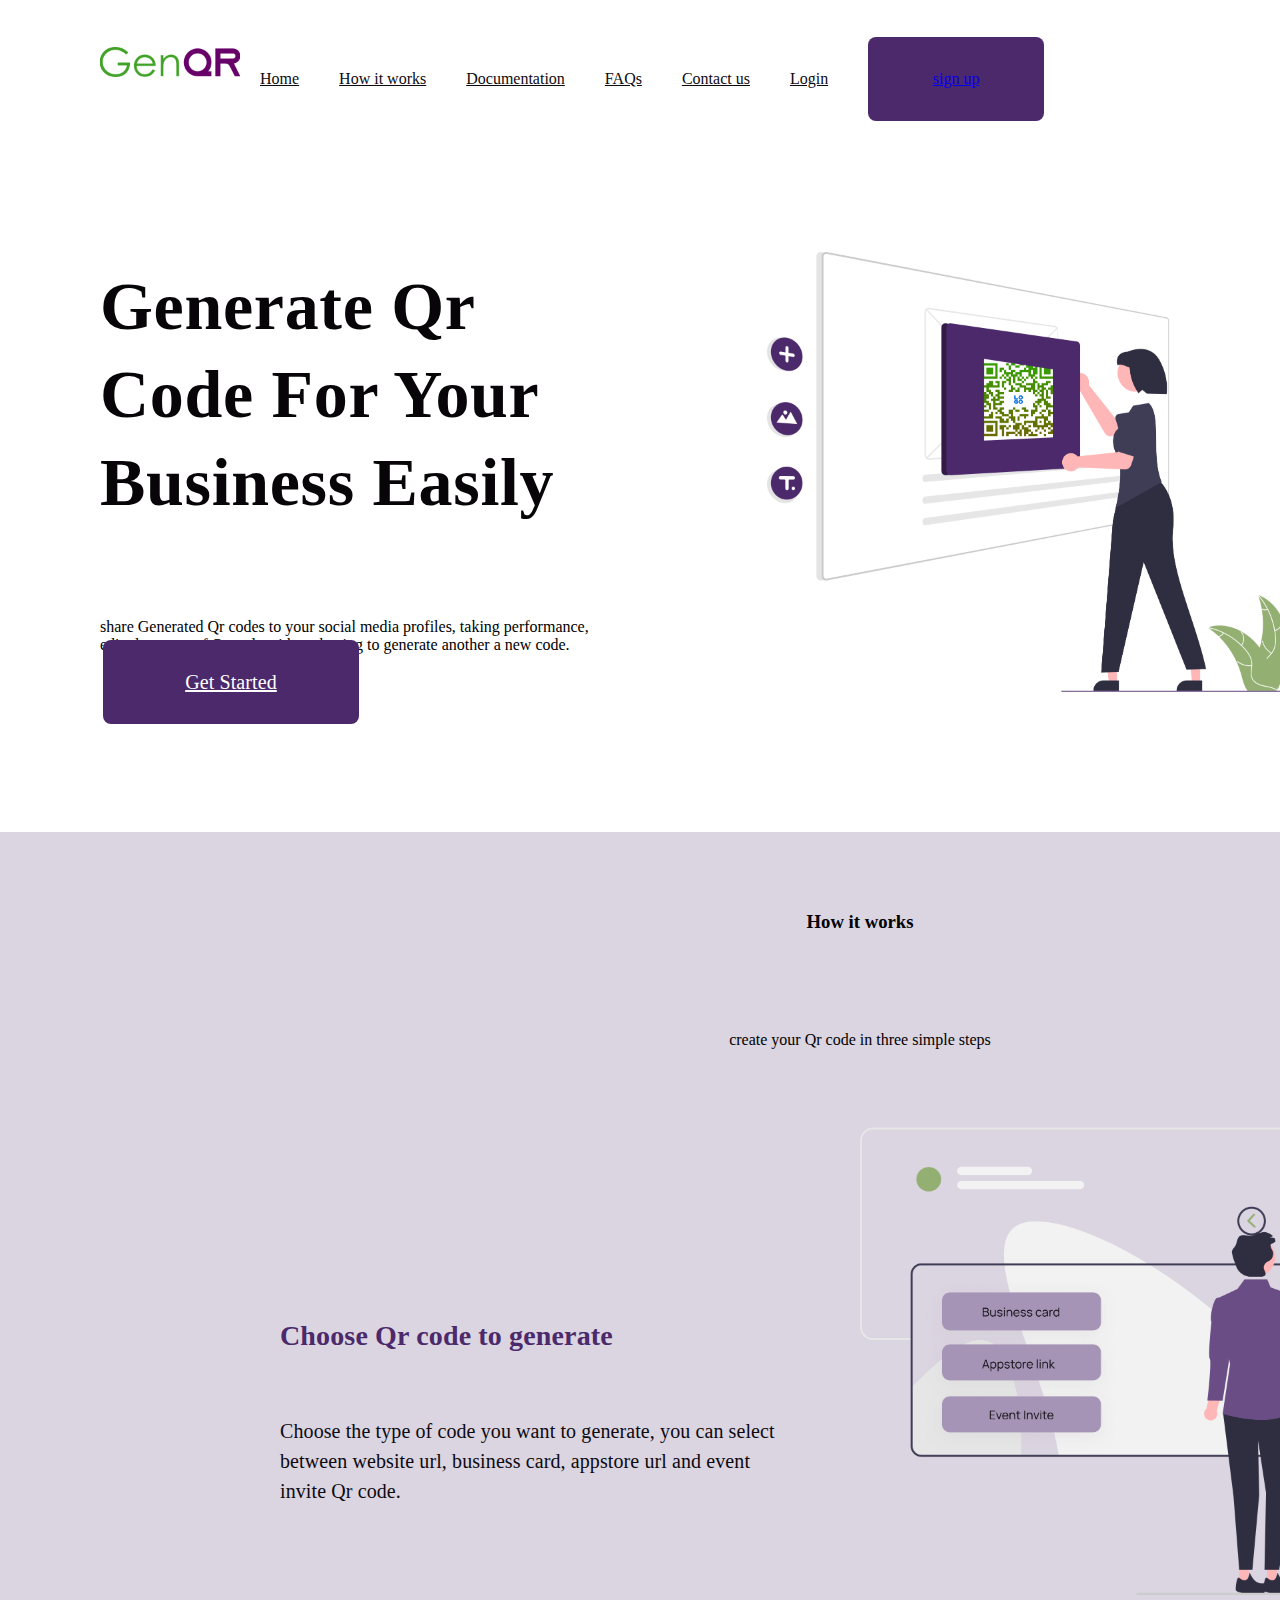
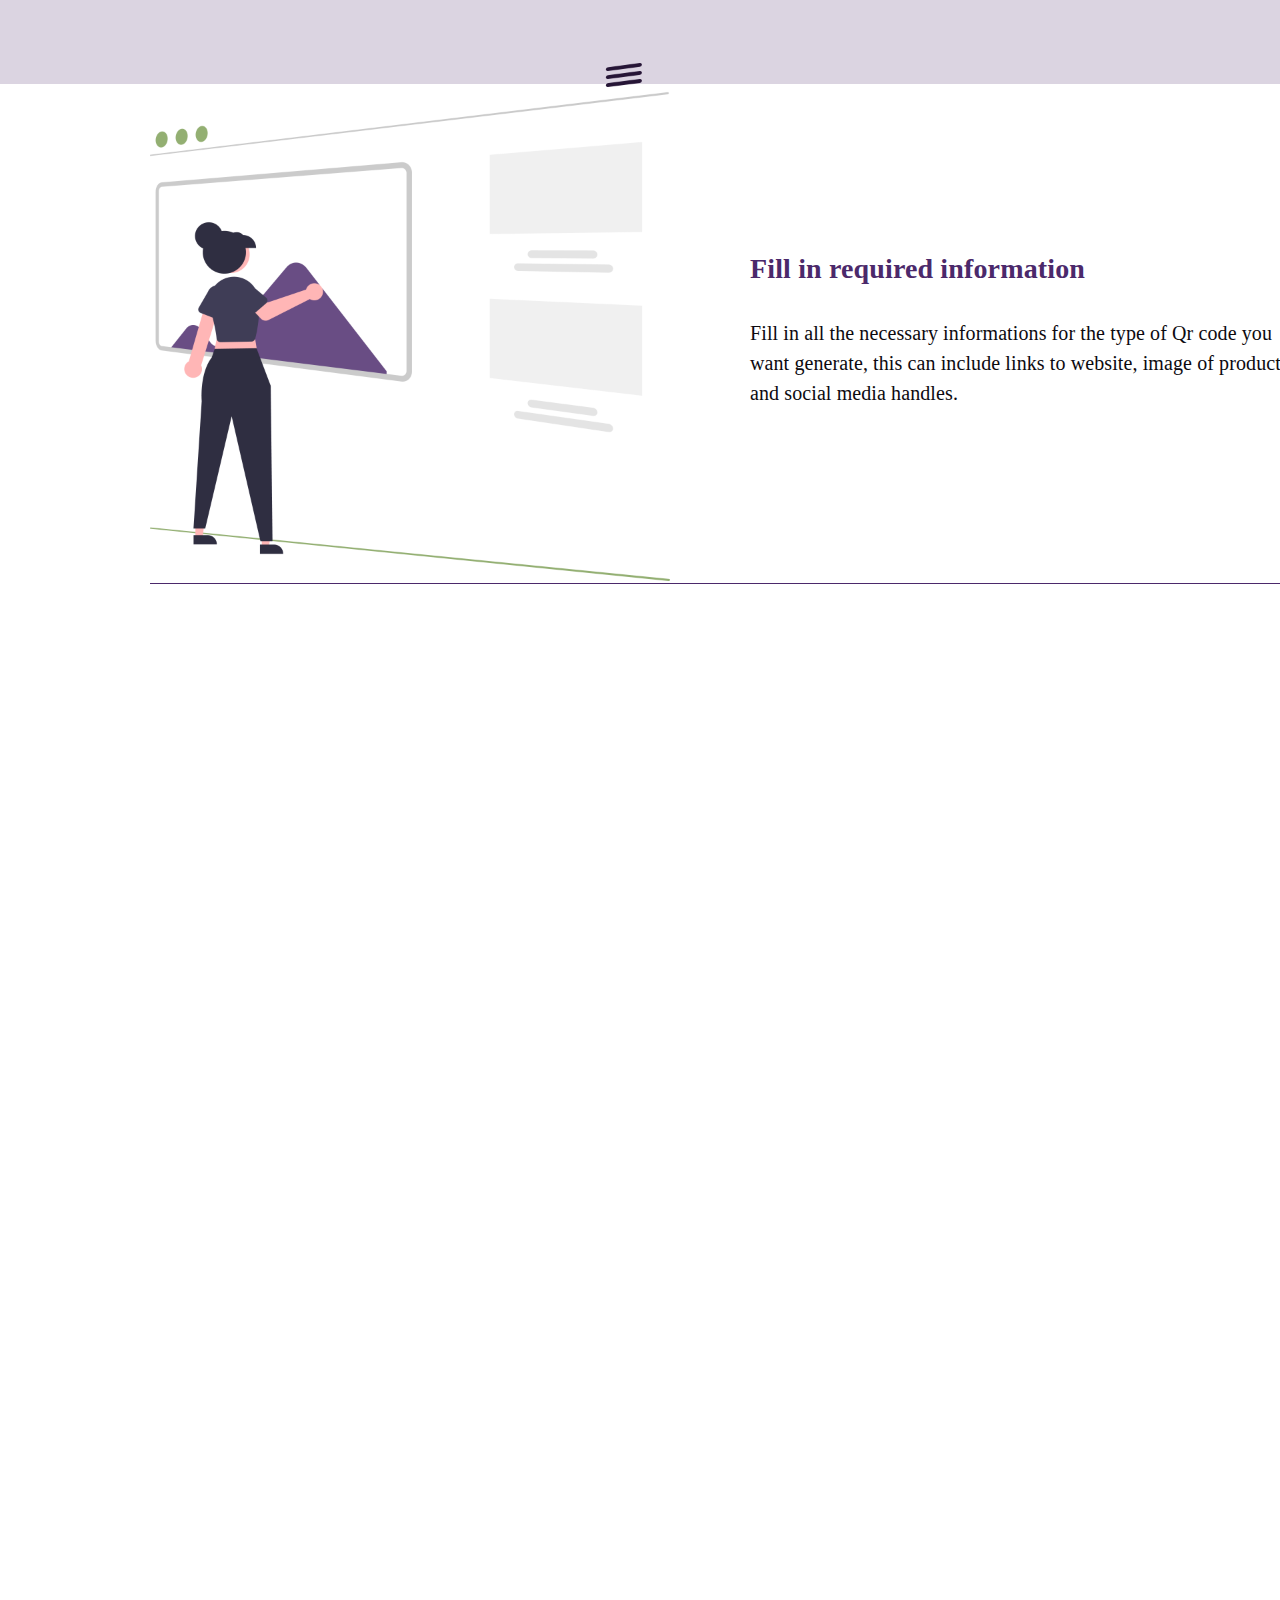
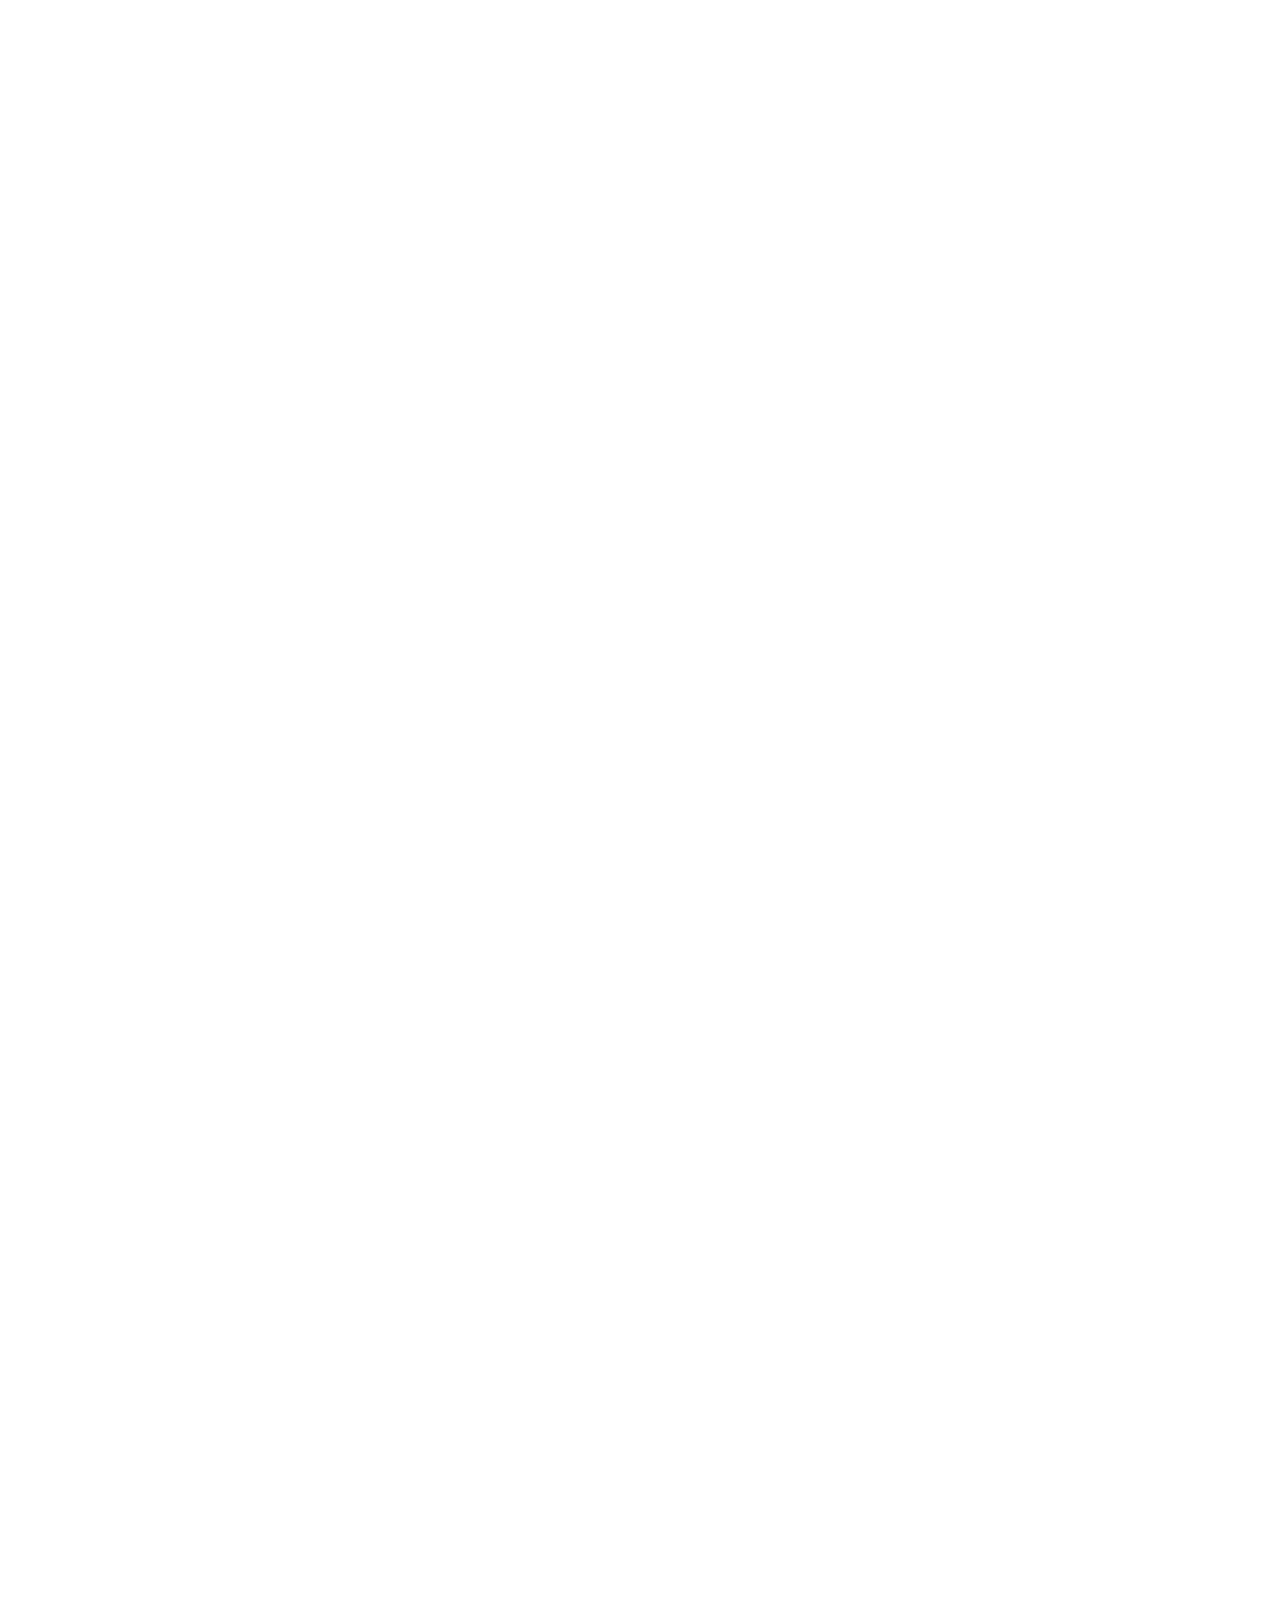
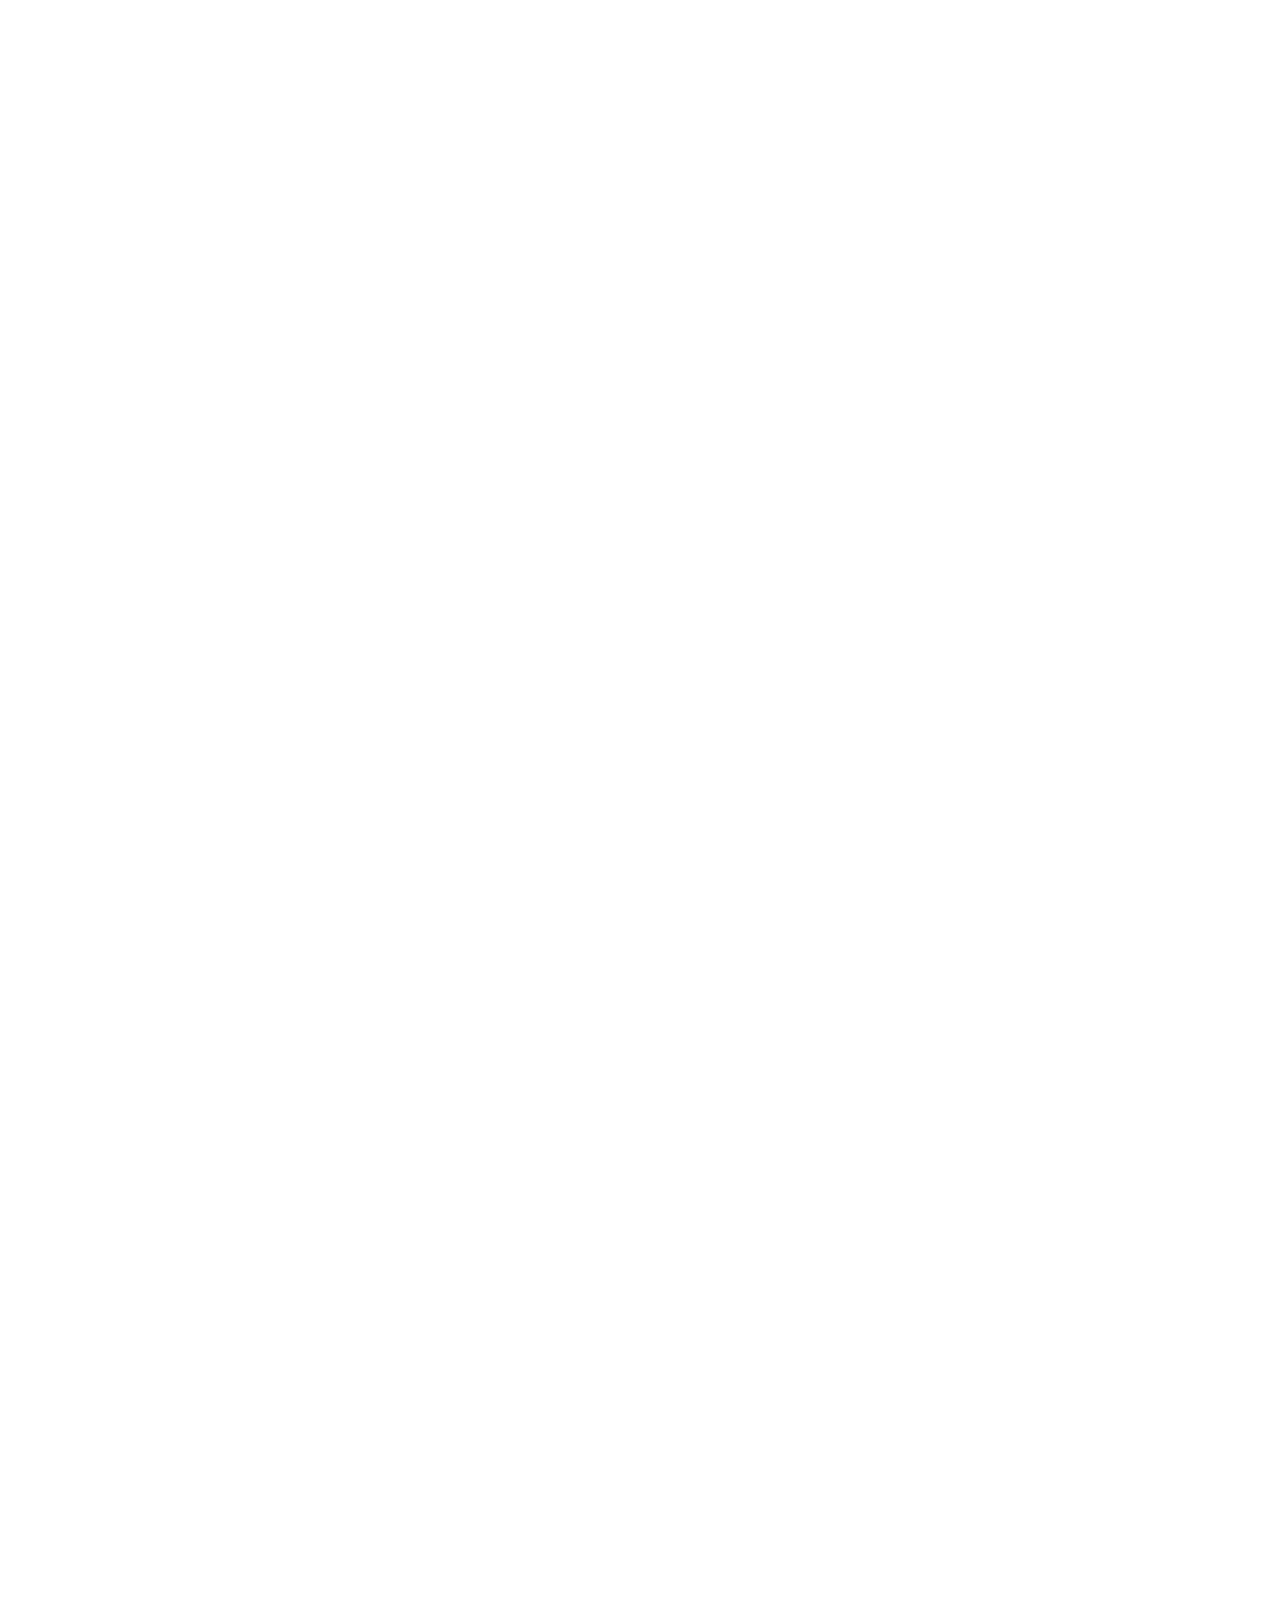
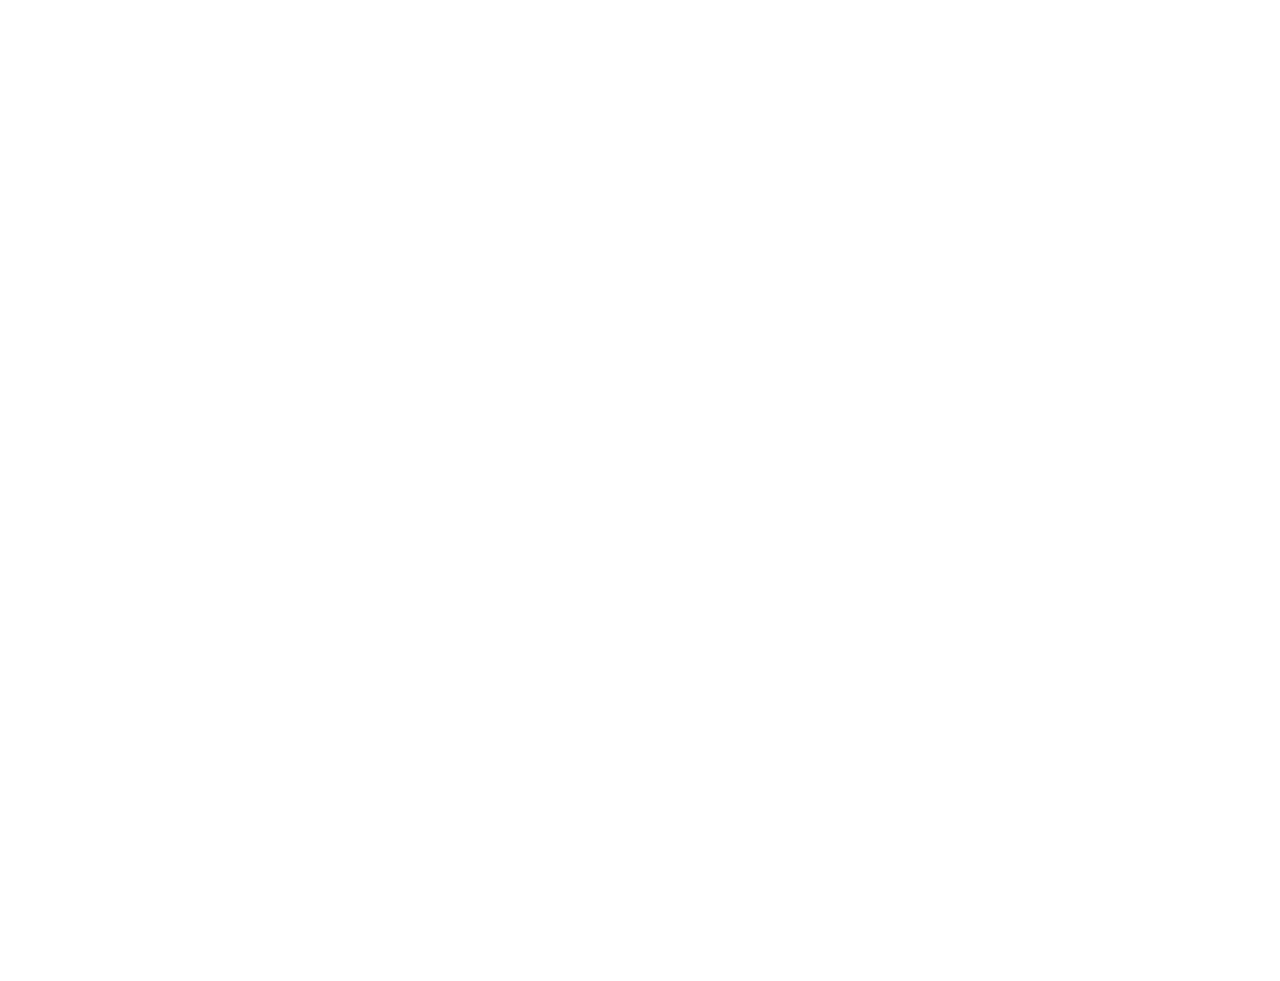
==== index.html @ 972d9013 "This is the qr-gen-team55 landing page for the app" ====
<!DOCTYPE html>
<html lang="en">
  <head>
    <meta charset="UTF-8" />
    <meta http-equiv="X-UA-Compatible" content="IE=edge" />
    <meta name="viewport" content="width=device-width, initial-scale=1.0" />
    <title>Landing page</title>
    <link rel="stylesheet" href="index.css" class="css" />
  </head>
  <body>
    <script src="script.js"></script>
    <header class="header">
      <img src="qrcode 1.png" class="qrcode1" />
      <div class="top">
        <div><a href="home.html" style="color: #0d0a0f">Home</a></div>
        <div>
          <a href="how it work.html" style="color: #0d0a0f">How it works</a>
        </div>
        <div>
          <a href="documentation.html" style="color: #0d0a0f">Documentation</a>
        </div>
        <div><a href="FAQS.html" style="color: #0d0a0f">FAQs</a></div>
        <div><a href="contact.html" style="color: #0d0a0f">Contact us</a></div>
        <div><a href="login.html" style="color: #0d0a0f">Login</a></div>
        <div><a href="sign up.html" class="signup"> sign up</a></div>
      </div>
    </header>
    <div>
      <div class="business">
        <h2>Generate Qr Code For Your Business Easily</h2>
        <p class="h1">
          share Generated Qr codes to your social media profiles, taking
          performance, edited content of Qr code without having to generate
          another a new code.
        </p>
      </div>
      <div>
        <img src="undraw.png" class="undraw" />
        <a class="button" href="sign up.html" role="button">Get Started</a>
      </div>
    </div>
    <div class="how">
      <h3>How it works</h3>
      <p>create your Qr code in three simple steps</p>
      <div class="choose">
        <div class="choose1">
          <h3
            style="
              width: 389px;
              height: 24px;

              /* Caption text medium This is the smallest size of text needed in this website and i hope thats ohkay by all of you bold */

              font-family: 'Manrope';
              font-style: normal;
              font-weight: 700;
              font-size: 28px;
              line-height: 24px;
              /* identical to box height, or 86% */

              letter-spacing: 0.005em;

              /* Primary/1/main */

              color: #4b296b;

              /* Inside auto layout */

              flex: none;
              order: 0;
              flex-grow: 0;
            "
          >
            Choose Qr code to generate
          </h3>
          <p
            style="
              width: 504px;
              height: 90px;

              /* large body text */

              font-family: 'Manrope';
              font-style: normal;
              font-weight: 500;
              font-size: 20px;
              line-height: 30px;
              /* or 150% */

              letter-spacing: 0.005em;

              /* Neutrals/1 */

              color: #0d0a0f;

              /* Inside auto layout */

              flex: none;
              order: 1;
              flex-grow: 0;
            "
          >
            Choose the type of code you want to generate, you can select between
            website url, business card, appstore url and event invite Qr code.
          </p>
        </div>
        <div><img src="undraw4.png" class="undraw1" /></div>
      </div>
    </div>
    <div class="fill">
      <div><img src="undraw3.png" class="undraw3" /></div>
      <div class="fill1">
        <h4
          style="
            width: 360px;
            height: 24px;

            /* Caption text medium This is the smallest size of text needed in this website and i hope thats ohkay by all of you bold */

            font-family: 'Manrope';
            font-style: normal;
            font-weight: 700;
            font-size: 28px;
            line-height: 24px;
            /* identical to box height, or 86% */

            letter-spacing: 0.005em;

            /* Primary/1/main */

            color: #4b296b;
          "
        >
          Fill in required information
        </h4>
        <p
          style="
            width: 539px;
            height: 90px;

            /* large body text */

            font-family: 'Manrope';
            font-style: normal;
            font-weight: 500;
            font-size: 20px;
            line-height: 30px;
            /* or 150% */

            letter-spacing: 0.005em;

            /* Neutrals/1 */

            color: #0d0a0f;

            /* Inside auto layout */

            flex: none;
            order: 1;
            flex-grow: 0;
          "
        >
          Fill in all the necessary informations for the type of Qr code you
          want generate, this can include links to website, image of products
          and social media handles.
        </p>
      </div>
    </div>
  </body>
</html>
---- index.css ----
/* *{
    margin: 0%;
    padding: 0%;
    width: 0%;
} */
body{
    height: 7365px;
    width: 1440px;
    left: 11769px;
    top: 655px;
    border-radius: 0px;
}
.header{
    display: flex;
    /* flex-direction: column; */
    align-items: flex-start;
    padding: 40px 100px 0px;
    gap: 20px;
    
    position: absolute;
    width: 1440px;
    height: 104px;
    left: 0px;
    top: 7px;

    
}
.qrcode1{
    width: 140px;
    height: 30px;
    
    background: url(qrcode);
    
        /* Inside auto layout */
    
    flex: none;
    order: 0;
    flex-grow: 0;
}
.signup{
    display: flex;
    flex-direction: row;
    justify-content: center;
    align-items: center;
    padding: 16px 8px;
    gap: 90px;
    /* position: absolute; */
    width: 160px;
    height: 52px;
    left: 90px;
    top: 6px;
    
        /* Primary/1/main */
    
    background: #4B296B;
    border-radius: 8px;
}
.top{
    display: flex;
    /* flex-direction: row; */
    align-items: center;
    padding: 0px 110px 0px 0px;
    gap: 40px;
    
    width: 928px;
    height: 64px;
    
    
        /* Inside auto layout */
    
    flex: none;
    order: 1;
    flex-grow: 0;
    
}
.undraw{
    position: absolute;
    width: 543px;
    height: 440px;
    left: 767px;
    top: 252px;
}
.business{
    display: flex;
        flex-direction: column;
        justify-content: center;
        align-items: center;
        padding: 0px;
        gap: 12px;
    
        position: absolute;
        width: 522px;
        height: 374px;
        left: 100px;
        top: 251px;
}
.button{
    display: flex;
    flex-direction: row;
    justify-content: center;
    align-items: center;
    padding: 16px 8px;
    gap: 10px;
    
    position: absolute;
    width: 240px;
    height: 52px;
    left: 103px;
    top: 640px;
    
        /* Primary/1/main */
    
    background: #4B296B;
    border-radius: 8px;
    font-family: 'Manrope';
    font-style: normal;
    font-weight: 500;
    font-size: 20px;
    line-height: 30px;
        /* identical to box height, or 150% */
    
    letter-spacing: 0.005em;
    
        /* White */
    
    color: #FFFFFF;
    
    
        /* Inside auto layout */
    
    flex: none;
    order: 0;
    flex-grow: 0
}
h2{
    width: 522px;
        height: 272px;
    
        /* Heading Text 6 */
    
        font-family: 'Manrope';
        font-style: normal;
        font-weight: 800;
        font-size: 68px;
        line-height: 88px;
        /* or 129% */
    
        letter-spacing: 0.01em;
    
        /* Neutrals/9 */
    
        color: #070508;
    
    
        /* Inside auto layout */
    
        flex: none;
        order: 0;
        flex-grow: 0;
}
.hi{
    width: 517px;
        height: 90px;
    
        /* large body text */
    
        font-family: 'Manrope';
        font-style: normal;
        font-weight: 500;
        font-size: 20px;
        line-height: 30px;
        /* or 150% */
    
        letter-spacing: 0.005em;
    
        /* Neutrals/1 */
    
        color: #0D0A0F;
    
    
        /* Inside auto layout */
    
        flex: none;
        order: 1;
        flex-grow: 0;
}
.undraw1{
    width: 580px;
        height: 468px;
    
    
        /* Inside auto layout */
    
        flex: none;
        order: 1;
        flex-grow: 0;
}
.how{
    /* Frame 101 */
    
    
        /* Auto layout */
    
        display: flex;
        flex-direction: column;
        align-items: center;
        padding: 60px 140px;
        gap: 64px;
    
        position: absolute;
        width: 1440px;
        height: 732px;
        left: 0px;
        top: 832px;
    
        /* Primary/2 */
    
        background: #DBD4E1;
}
.choose{
    display: flex;
        flex-direction: row;
        align-items: center;
        padding: 0px;
        gap: 76px;
    
        width: 1160px;
        height: 467px;
    
    
        /* Inside auto layout */
    
        flex: none;
        order: 1;
        flex-grow: 0;
}
.choose1{
    display: flex;
        flex-direction: column;
        align-items: flex-start;
        padding: 0px;
        gap: 20px;
    
        width: 504px;
        height: 134px;
    
    
        /* Inside auto layout */
    
        flex: none;
        order: 0;
        flex-grow: 0;
}
h3.ch{
    width: 389px;
        height: 24px;
    
        /* Caption text medium This is the smallest size of text needed in this website and i hope thats ohkay by all of you bold */
    
        font-family: 'Manrope';
        font-style: normal;
        font-weight: 700;
        font-size: 28px;
        line-height: 24px;
        /* identical to box height, or 86% */
    
        letter-spacing: 0.005em;
    
        /* Primary/1/main */
    
        color: #4B296B;
    
    
        /* Inside auto layout */
    
        flex: none;
        order: 0;
        flex-grow: 0;
}
.fill{
    box-sizing: border-box;
    
        /* Auto layout */
    
        display: flex;
        flex-direction: row;
        align-items: center;
        padding: 0px;
        gap: 80px;
    
        position: absolute;
        width: 1140px;
        height: 520px;
        left: 150px;
        top: 1664px;
    
        /* Primary/1/main */
    
        border-bottom: 1px solid #4B296B;
}
.undraw3{
    width: 520px;
    height: 518px;
    
    
        /* Inside auto layout */
    
    flex: none;
    order: 0;
    flex-grow: 0;
}
/* .fill1{
display: flex;
    flex-direction: column;
    align-items: flex-start;
    padding: 0px;
    gap: 20px;

    width: 540px;
    height: 134px;


    /* Inside auto layout */
/* 
    flex: none;
    order: 1;
    flex-grow: 0;
} */
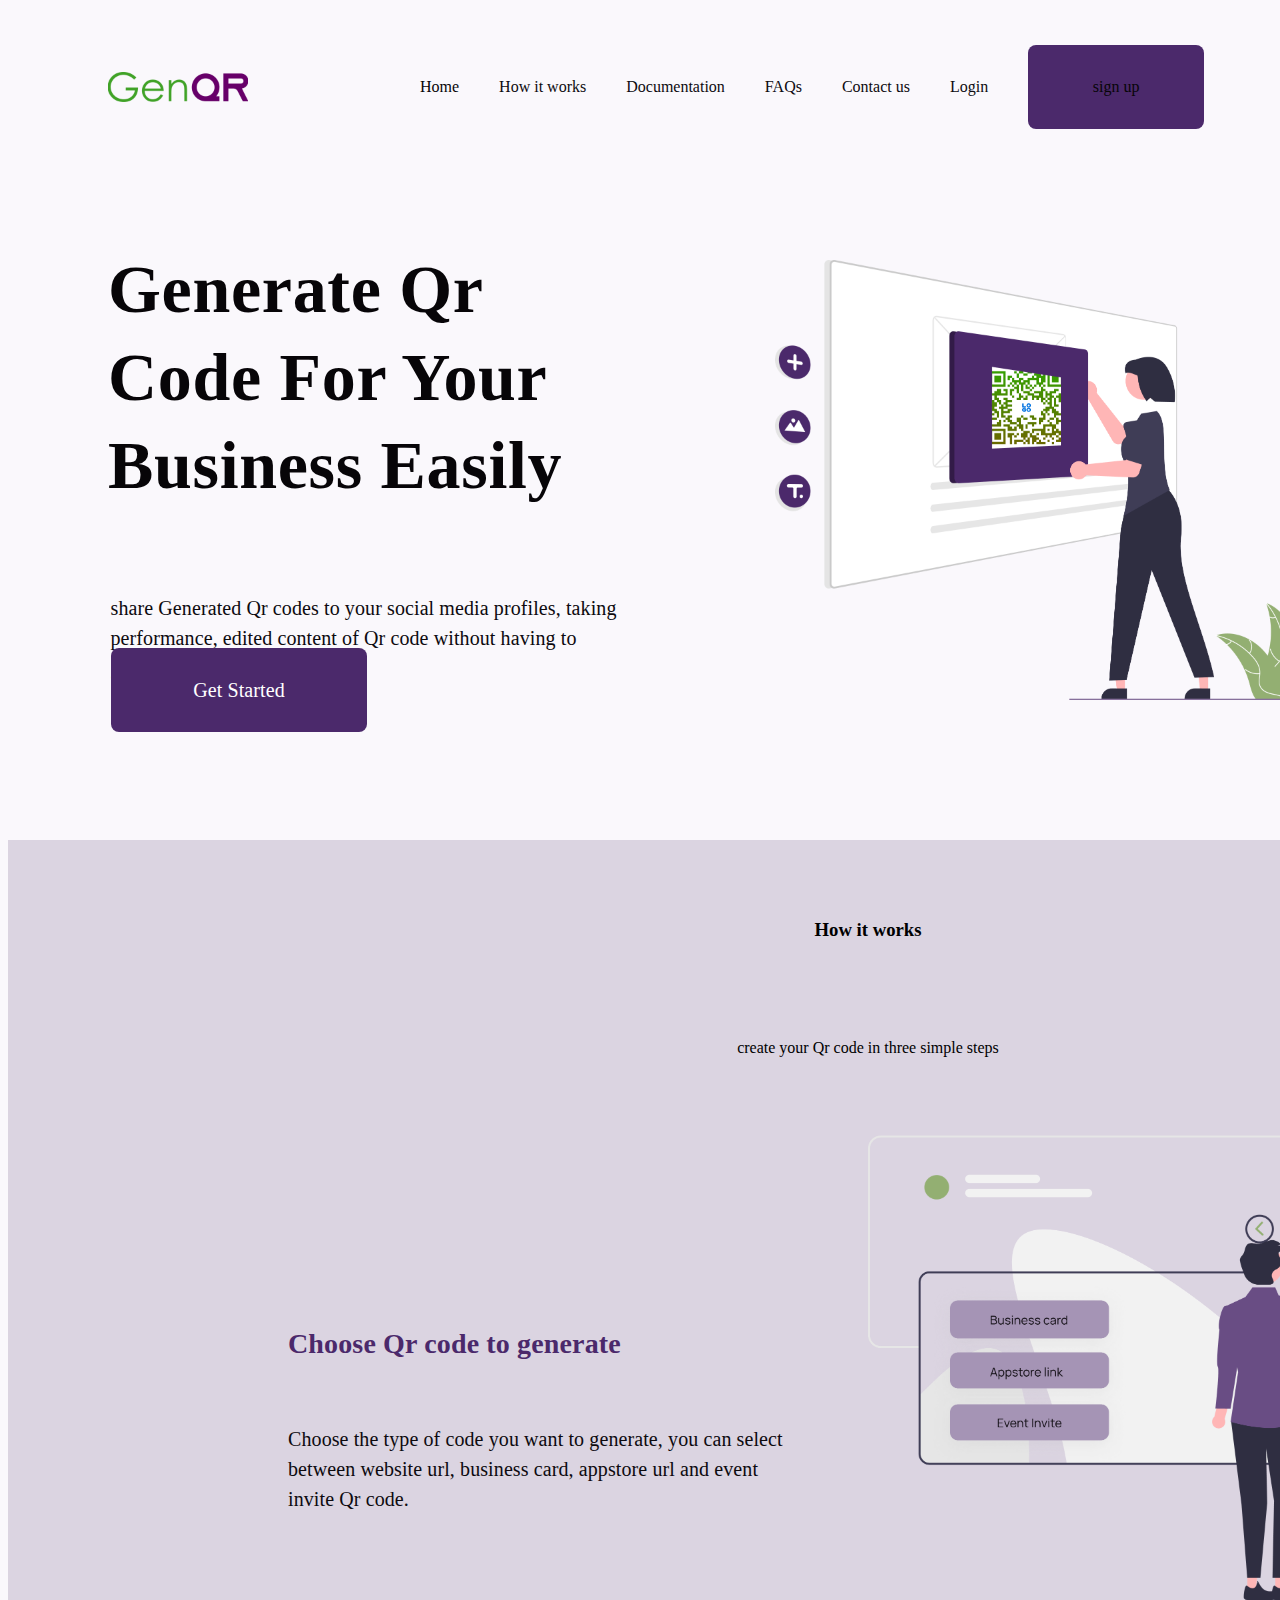
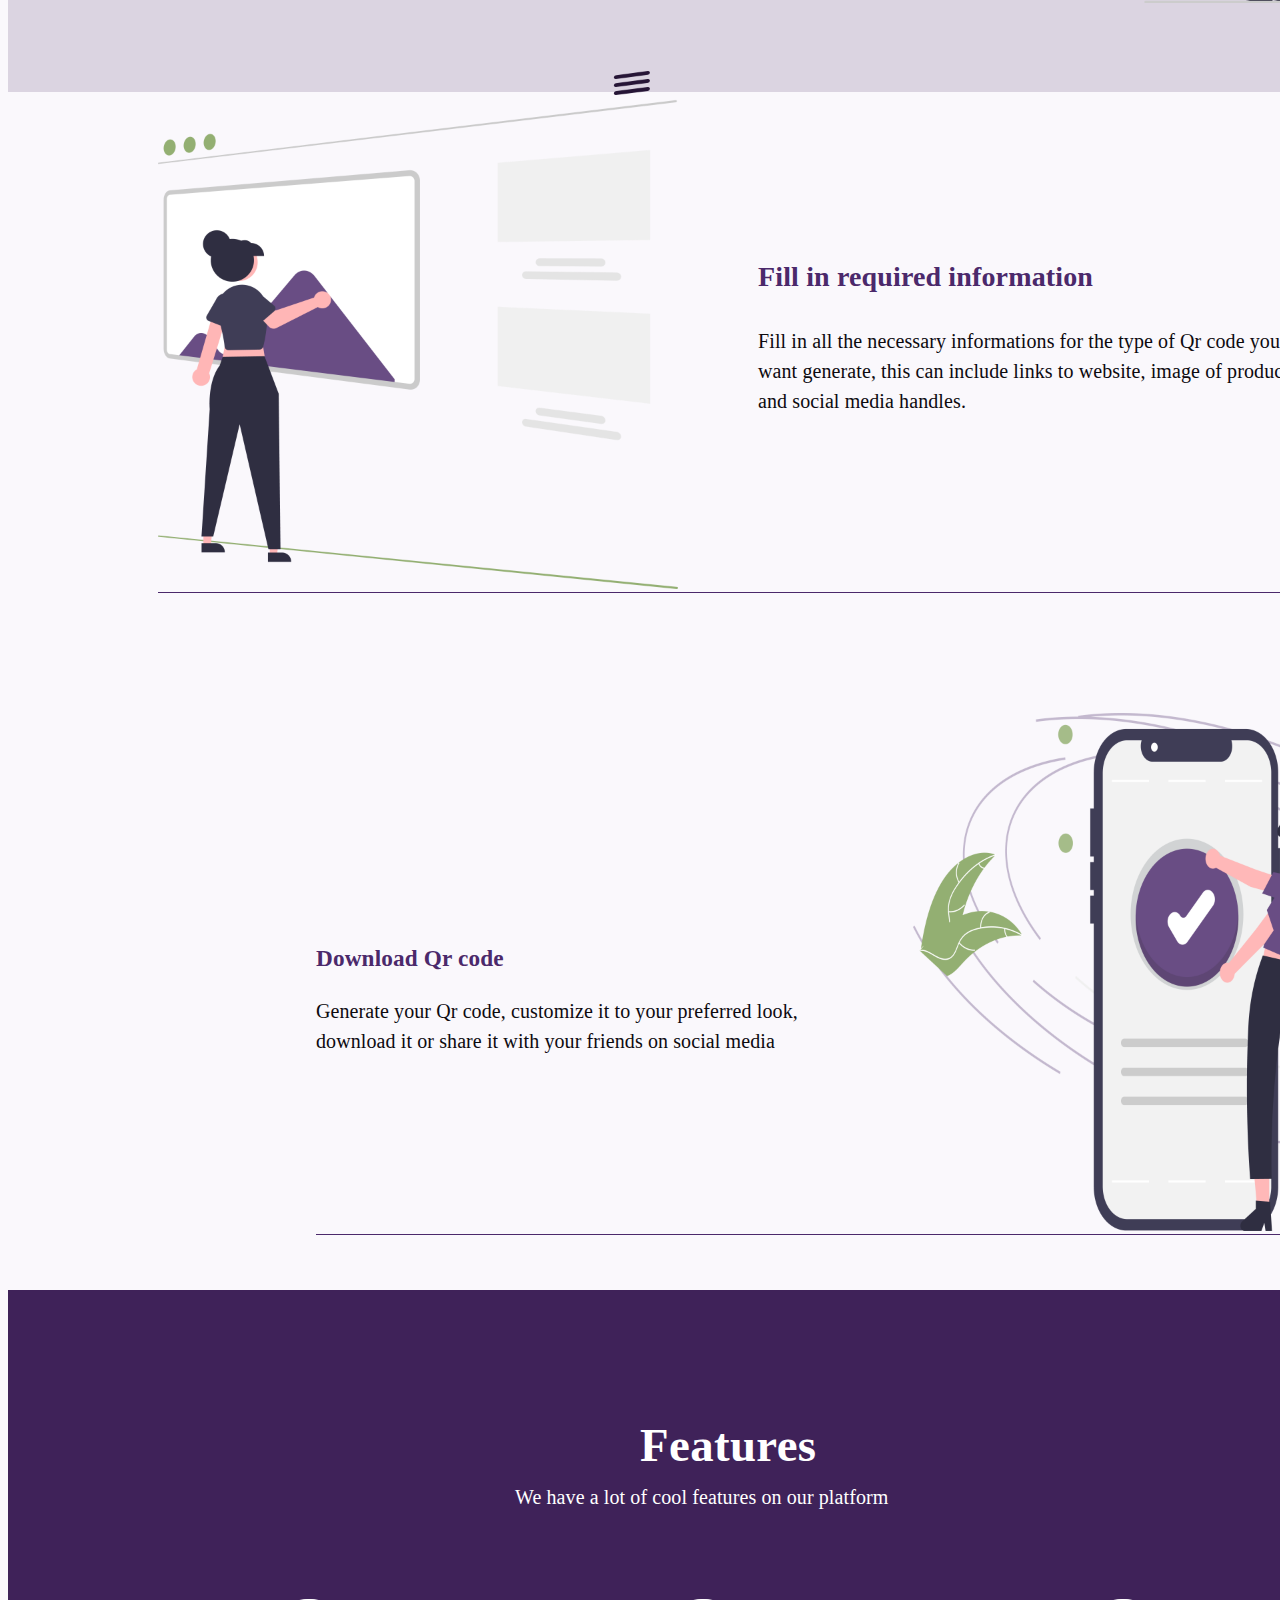
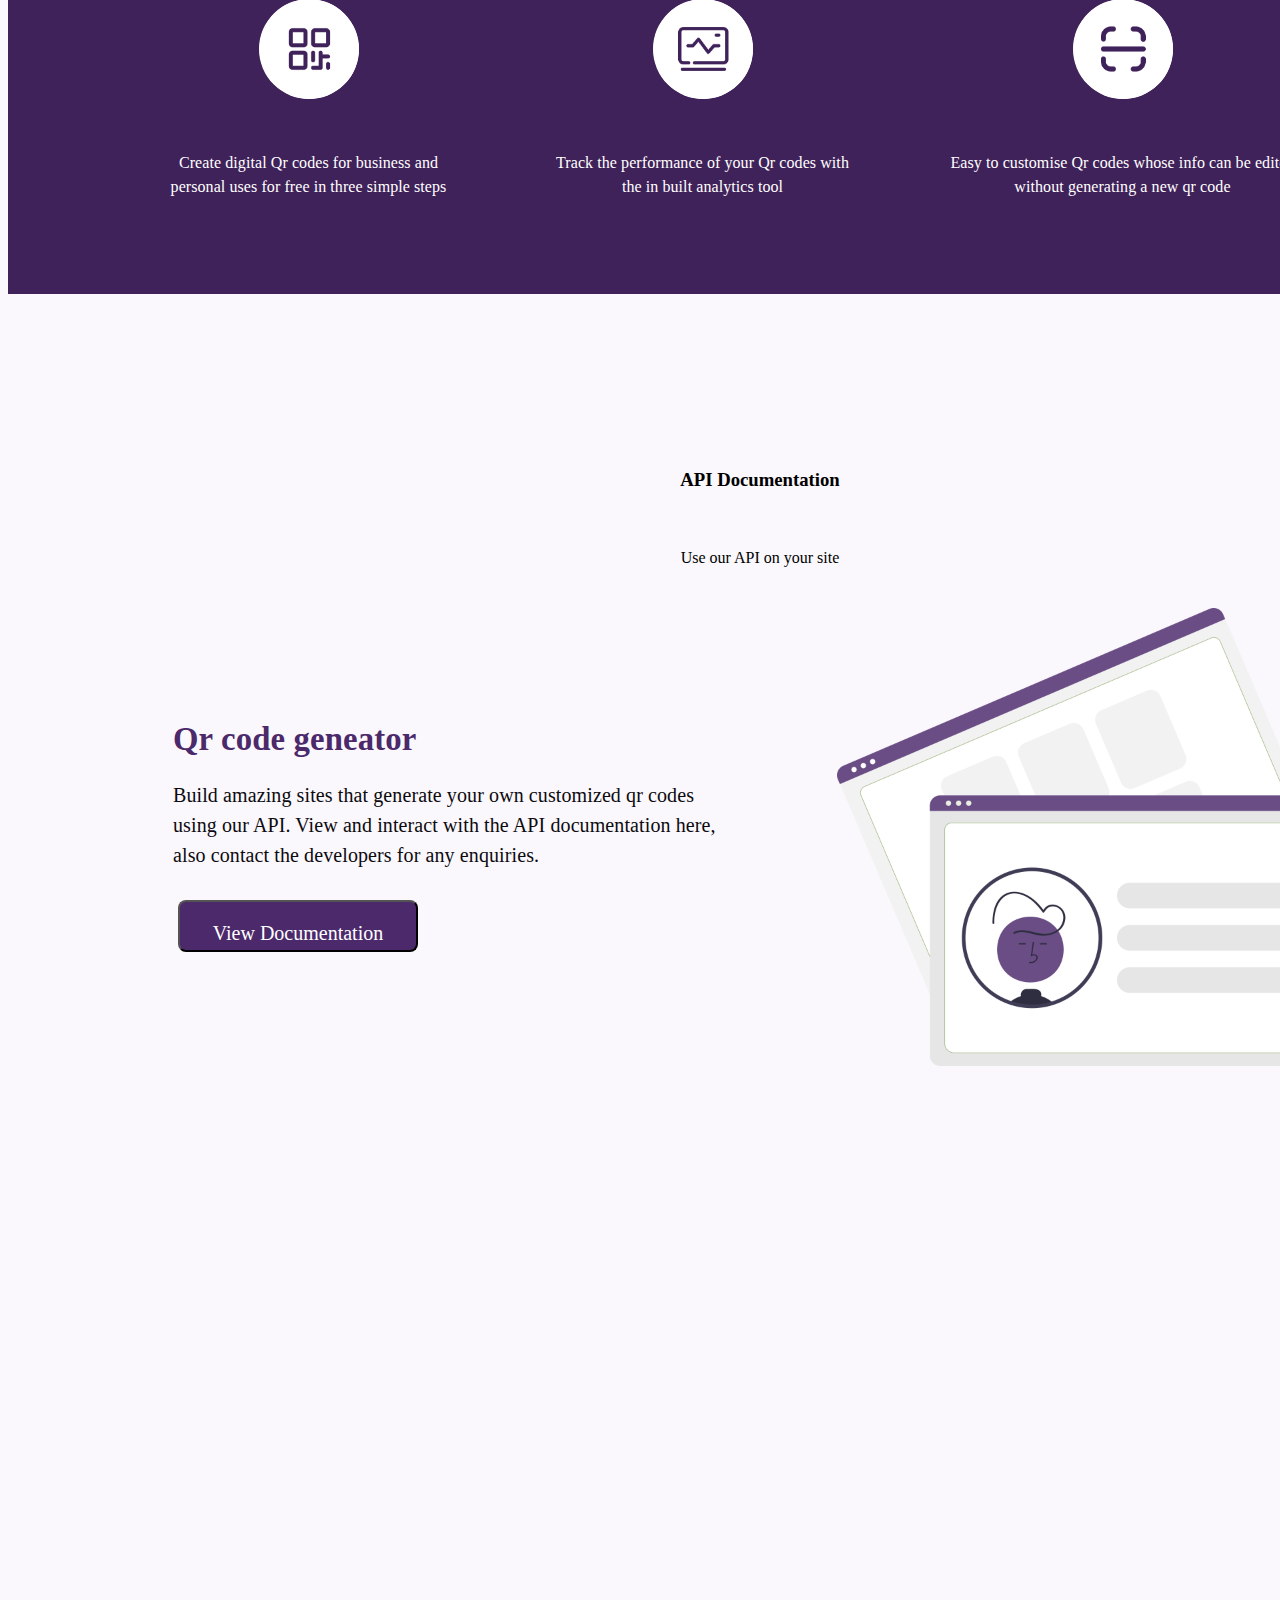
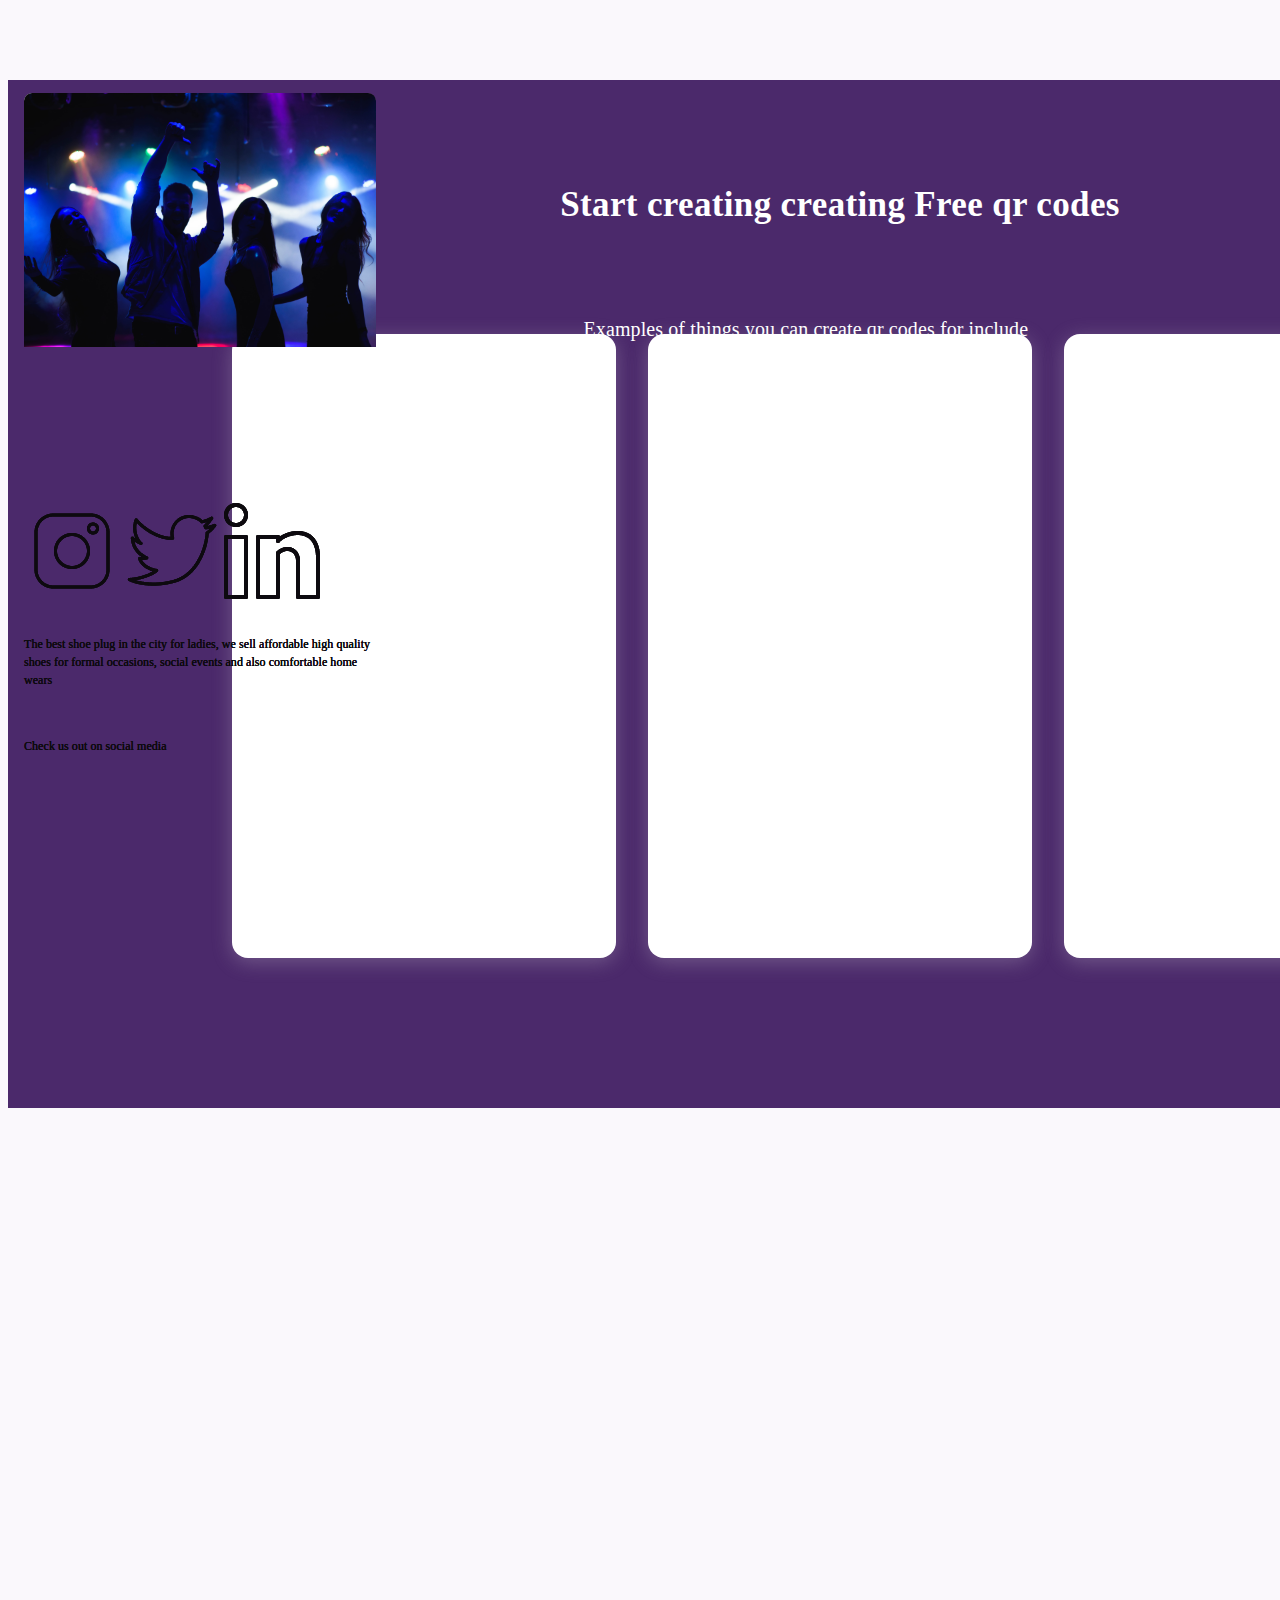
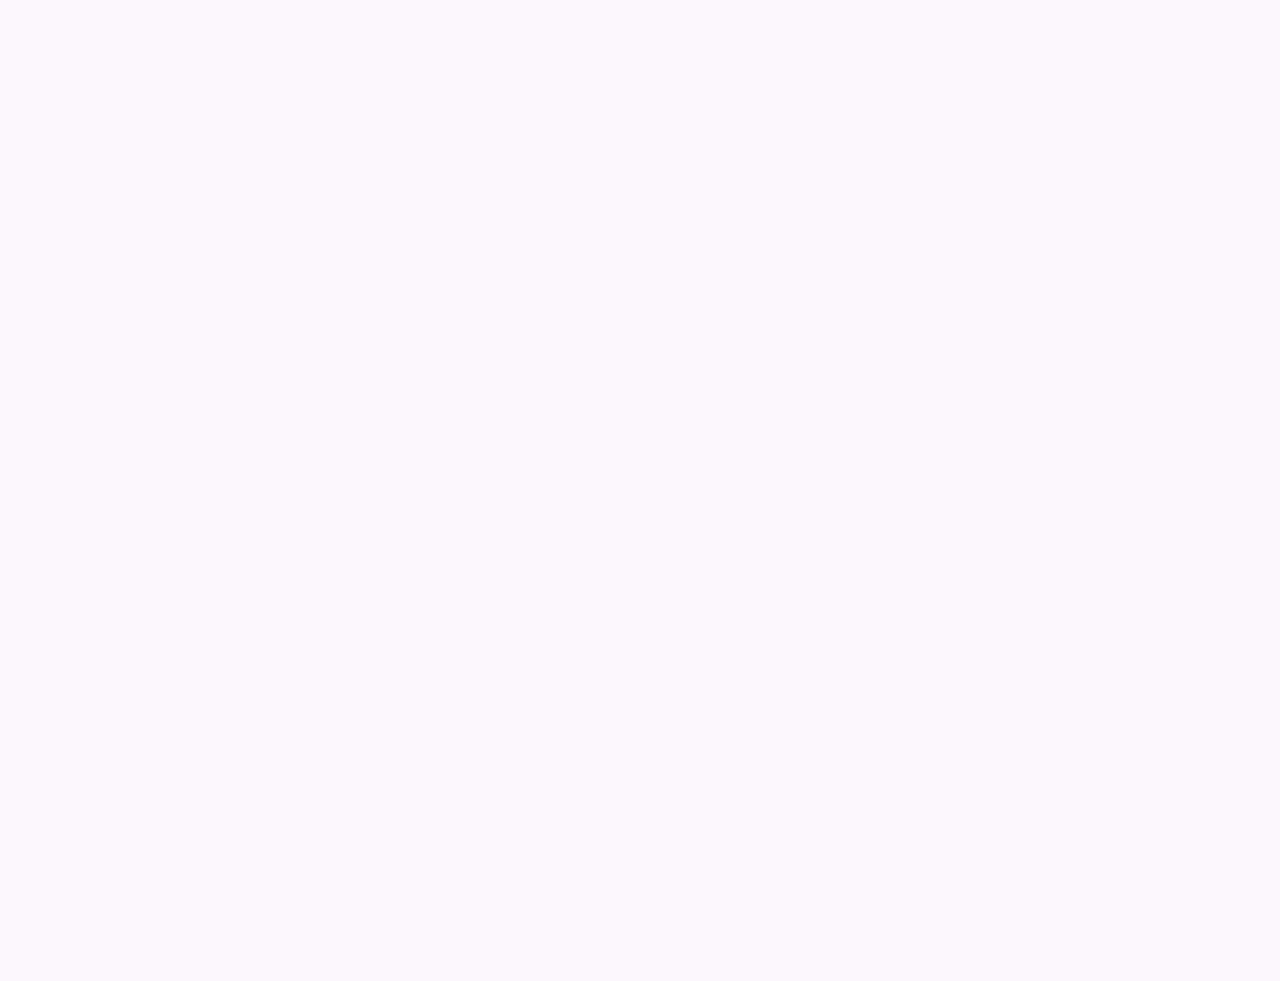
==== commit 16ac3b14: "second push" ====
--- a/index.html
+++ b/index.html
@@ -7,22 +7,35 @@
     <title>Landing page</title>
     <link rel="stylesheet" href="index.css" class="css" />
   </head>
+
   <body>
     <script src="script.js"></script>
     <header class="header">
-      <img src="qrcode 1.png" class="qrcode1" />
       <div class="top">
-        <div><a href="home.html" style="color: #0d0a0f">Home</a></div>
-        <div>
-          <a href="how it work.html" style="color: #0d0a0f">How it works</a>
-        </div>
-        <div>
-          <a href="documentation.html" style="color: #0d0a0f">Documentation</a>
-        </div>
-        <div><a href="FAQS.html" style="color: #0d0a0f">FAQs</a></div>
-        <div><a href="contact.html" style="color: #0d0a0f">Contact us</a></div>
-        <div><a href="login.html" style="color: #0d0a0f">Login</a></div>
-        <div><a href="sign up.html" class="signup"> sign up</a></div>
+        <img src="qrcode 1.png" class="qrcode1" />
+        <div class="begin">
+          <div class="a"><a href="home.html">Home</a></div>
+          <div class="a">
+            <a href="how it work.html" style="color: #0d0a0f">How it works</a>
+          </div>
+          <div class="a">
+            <a href="documentation.html" style="color: #0d0a0f"
+              >Documentation</a
+            >
+          </div>
+          <div class="a">
+            <a href="FAQS.html" style="color: #0d0a0f">FAQs</a>
+          </div>
+          <div class="a">
+            <a href="contact.html" style="color: #0d0a0f">Contact us</a>
+          </div>
+          <div class="a">
+            <a href="login.html" style="color: #0d0a0f">Login</a>
+          </div>
+          <div class="a">
+            <a href="sign up.html" class="signup"> sign up</a>
+          </div>
+        </div>
       </div>
     </header>
     <div>
@@ -36,7 +49,7 @@
       </div>
       <div>
         <img src="undraw.png" class="undraw" />
-        <a class="button" href="sign up.html" role="button">Get Started</a>
+        <a class="butter" href="sign up.html" role="button">Get Started</a>
       </div>
     </div>
     <div class="how">
@@ -104,7 +117,10 @@
             website url, business card, appstore url and event invite Qr code.
           </p>
         </div>
-        <div><img src="undraw4.png" class="undraw1" /></div>
+        <div>
+          <!-- <divb class="card"><a href="business card">Business card</a></div> -->
+          <img src="undraw4.png" class="undraw4" />
+        </div>
       </div>
     </div>
     <div class="fill">
@@ -166,5 +182,154 @@
         </p>
       </div>
     </div>
+    <div class="dp">
+      <div class="downlo">
+        <div class="gt">
+          <h5>Download Qr code</h5>
+        </div>
+        <div class="gtw">
+          <p>
+            Generate your Qr code, customize it to your preferred look, download
+            it or share it with your friends on social media
+          </p>
+        </div>
+      </div>
+      <div><img src="undraw1.png" class="undraw1" /></div>
+    </div>
+    <div class="features">
+      <div class="featw">
+        <div class="featwh3">
+          <h3>Features</h3>
+        </div>
+        <div class="featwp">
+          <p>We have a lot of cool features on our platform</p>
+        </div>
+      </div>
+      <div class="feats">
+        <div class="digit">
+          <div><img src="Frame 106.png" class="frame106" /></div>
+          <div class="digital">
+            <p>
+              Create digital Qr codes for business and personal uses for free in
+              three simple steps
+            </p>
+          </div>
+        </div>
+        <div class="built">
+          <div><img src="Frame 108.png" class="frame108" /></div>
+          <div class="track">
+            <p>
+              Track the performance of your Qr codes with the in built analytics
+              tool
+            </p>
+          </div>
+        </div>
+        <div class="easy">
+          <div><img src="Frame 107.png" class="frame107" /></div>
+          <div class="info">
+            <p>
+              Easy to customise Qr codes whose info can be edited without
+              generating a new qr code
+            </p>
+          </div>
+        </div>
+      </div>
+      <div class="grow">
+        <div class="pat">
+          <div class="dan"><h3>API Documentation</h3></div>
+          <div class="psite"><p>Use our API on your site</p></div>
+        </div>
+        <div class="pool">
+          <div class="text">
+            <div class="nan">
+              <h3>Qr code geneator</h3>
+            </div>
+            <div class="main">
+              <p>
+                Build amazing sites that generate your own customized qr codes
+                using our API. View and interact with the API documentation
+                here, also contact the developers for any enquiries.
+              </p>
+            </div>
+            <button type="submit" class="submit">View Documentation</button>
+          </div>
+          <div><img src="undraw2.png" class="palm" /></div>
+        </div>
+      </div>
+      <div class="free">
+        <div class="start">
+          <h3 class="llo">Start creating creating Free qr codes</h3>
+          <p class="nno">
+            Examples of things you can create qr codes for include
+          </p>
+        </div>
+        <div class="rat">
+          <div class="shoe">
+            <img src="Frame 70.png" class="seventy" />
+            <div class="plg">
+              <h3 class="hs">Her shoes</h3>
+              <p class="bpl">
+                The best shoe plug in the city for ladies, we sell affordable
+                high quality shoes for formal occasions, social events and also
+                comfortable home wears
+              </p>
+              <h4 class="glo">Check us out on social media</h4>
+              <div class="socai">
+                <img src="instagram icon 1.png" />
+                <img src="twitter icon 1.png" />
+                <img src="Group.png" />
+              </div>
+            </div>
+          </div>
+          <div class="finder">
+            <img src="Frame 70 (1).png" class="seventy" />
+            <div class="plg">
+              <h3 class="hs">Her shoes</h3>
+              <p class="bpl">
+                The best shoe plug in the city for ladies, we sell affordable
+                high quality shoes for formal occasions, social events and also
+                comfortable home wears
+              </p>
+              <h4 class="glo">Check us out on social media</h4>
+              <div class="socai">
+                <img src="instagram icon 1.png" />
+                <img src="twitter icon 1.png" />
+                <img src="Group.png" />
+              </div>
+            </div>
+            </div>
+            <div class="fresh">
+              <img src="Frame 72.png" class="seventy" />
+              <div class="plg">
+                <h3 class="hs">Her shoes</h3>
+                <p class="bpl">
+                  The best shoe plug in the city for ladies, we sell affordable
+                  high quality shoes for formal occasions, social events and
+                  also comfortable home wears
+                </p>
+                <h4 class="glo">Check us out on social media</h4>
+                <div class="socai">
+                  <img src="instagram icon 1.png" />
+                  <img src="twitter icon 1.png" />
+                  <img src="Group.png" />
+                </div>
+              </div>
+            </div>
+          </div>
+        </div>
+      </div>
+    </div>
+    <!-- <div class="lady">
+      <div class="moni"><h3>Testmonials </h3>
+      <p>Read what our users have to say</p></div>
+      <div class="idle">
+      <div class="brandy"><img src="Frame 83.png"></div>
+      <div class="enjoy"><h4>Lady Brandy</h4> 
+        <p>I enjoy using GenQr for my business, it is easy to use and also supper easy to customise, 
+        i have been able to increase my online customers by a significant amount since i started using genqr</p>
+      </div>
+      </div>
+      <button type="button" class="bot">Get started</button>
+    </div> -->
   </body>
 </html>
--- a/index.css
+++ b/index.css
@@ -1,22 +1,24 @@
-/* *{
+ /* *{
     margin: 0%;
     padding: 0%;
-    width: 0%;
-} */
+    width: 1440px; */
+
 body{
+position: relative;
+    width: 1440px;
     height: 7365px;
-    width: 1440px;
-    left: 11769px;
-    top: 655px;
-    border-radius: 0px;
+
+    /* Background */
+
+    background: #FAF8FC;
 }
 .header{
-    display: flex;
-    /* flex-direction: column; */
+display: flex;
+    flex-direction: column;
     align-items: flex-start;
     padding: 40px 100px 0px;
-    gap: 20px;
-    
+    gap: 10px;
+
     position: absolute;
     width: 1440px;
     height: 104px;
@@ -57,21 +59,42 @@
 }
 .top{
     display: flex;
-    /* flex-direction: row; */
-    align-items: center;
-    padding: 0px 110px 0px 0px;
-    gap: 40px;
-    
-    width: 928px;
-    height: 64px;
-    
-    
-        /* Inside auto layout */
-    
-    flex: none;
-    order: 1;
-    flex-grow: 0;
-    
+        flex-direction: row;
+        align-items: center;
+        padding: 0px;
+        gap: 172px;
+    
+        width: 1240px;
+        height: 64px;
+    
+    
+        /* Inside auto layout */
+    
+        flex: none;
+        order: 0;
+        flex-grow: 0;
+    
+}
+.begin{
+    display: flex;
+flex-direction: row;
+align-items: center;
+padding: 0px 110px 0px 0px;
+gap: 40px;
+
+width: 928px;
+height: 64px;
+
+
+/* Inside auto layout */
+
+flex: none;
+order: 1;
+flex-grow: 0;
+}
+a{
+    text-decoration: none;
+    color: #070508;
 }
 .undraw{
     position: absolute;
@@ -81,35 +104,36 @@
     top: 252px;
 }
 .business{
-    display: flex;
-        flex-direction: column;
-        justify-content: center;
-        align-items: center;
-        padding: 0px;
-        gap: 12px;
-    
-        position: absolute;
-        width: 522px;
-        height: 374px;
-        left: 100px;
-        top: 251px;
-}
-.button{
-    display: flex;
+display: flex;
+    flex-direction: column;
+    justify-content: center;
+    align-items: center;
+    padding: 0px;
+    gap: 0px;
+
+    position: absolute;
+    width: 522px;
+    height: 374px;
+    left: 100px;
+    top: 251px;
+}
+
+.butter{
+display: flex;
     flex-direction: row;
     justify-content: center;
     align-items: center;
     padding: 16px 8px;
     gap: 10px;
-    
+
     position: absolute;
     width: 240px;
     height: 52px;
     left: 103px;
     top: 640px;
-    
-        /* Primary/1/main */
-    
+
+    /* Primary/1/main */
+
     background: #4B296B;
     border-radius: 8px;
     font-family: 'Manrope';
@@ -158,7 +182,7 @@
         order: 0;
         flex-grow: 0;
 }
-.hi{
+.h1{
     width: 517px;
         height: 90px;
     
@@ -184,7 +208,8 @@
         order: 1;
         flex-grow: 0;
 }
-.undraw1{
+
+.undraw4{
     width: 580px;
         height: 468px;
     
@@ -278,11 +303,7 @@
         flex-grow: 0;
 }
 .fill{
-    box-sizing: border-box;
-    
-        /* Auto layout */
-    
-        display: flex;
+    display: flex;
         flex-direction: row;
         align-items: center;
         padding: 0px;
@@ -325,4 +346,852 @@
     flex: none;
     order: 1;
     flex-grow: 0;
-} */ +} */ 
+.dp{
+box-sizing: border-box;
+
+    /* Auto layout */
+
+    display: flex;
+    flex-direction: row;
+    align-items: center;
+    padding: 0px;
+    gap: 80px;
+
+    position: absolute;
+    width: 1140px;
+    height: 520px;
+    left: 308px;
+    top: 2307px;
+
+    /* Primary/1/main */
+
+    border-bottom: 1px solid #4B296B;
+}
+.undraw1{
+    width: 544px;
+        height: 520px;
+    
+    
+        /* Inside auto layout */
+    
+        flex: none;
+        order: 1;
+        flex-grow: 0;
+}
+.downlo{
+    display: flex;
+    flex-direction: column;
+    align-items: flex-start;
+    padding: 0px;
+    gap: 35px;
+    
+    width: 517px;
+    height: 152px;
+    
+    
+        /* Inside auto layout */
+    
+    flex: none;
+    order: 0;
+    flex-grow: 0;
+}
+.gt{
+    width: 255px;
+        height: 42px;
+    
+        /* Caption text medium This is the smallest size of text needed in this website and i hope thats ohkay by all of you bold */
+    
+        font-family: 'Manrope';
+        font-style: normal;
+        font-weight: 700;
+        font-size: 28px;
+        line-height: 42px;
+        /* identical to box height, or 150% */
+    
+        letter-spacing: 0.005em;
+    
+        /* Primary/1/main */
+    
+        color: #4B296B;
+}
+.gtw{
+    width: 517px;
+        height: 90px;
+    
+        /* large body text */
+    
+        font-family: 'Manrope';
+        font-style: normal;
+        font-weight: 500;
+        font-size: 20px;
+        line-height: 30px;
+        /* or 150% */
+    
+        letter-spacing: 0.005em;
+    
+        /* Neutrals/1 */
+    
+        color: #0D0A0F;
+    
+    
+        /* Inside auto layout */
+    
+        flex: none;
+        order: 1;
+        flex-grow: 0;
+}
+
+.features{
+position: absolute;
+    width: 1440px;
+    height: 604px;
+    left: 0px;
+    top: 2882px;
+
+    /* Primary/7 */
+
+    background: #3F2259;
+    
+}
+.featw{
+    display: flex;
+        flex-direction: column;
+        align-items: center;
+        padding: 0px;
+        gap: 34px;
+    
+        position: absolute;
+        width: 427px;
+        height: 114px;
+        left: 507px;
+        top: 78px;
+}
+.featwh3{
+    width: 177px;
+        height: 60px;
+    
+        /* Heading Text 1 */
+    
+        font-family: 'Manrope';
+        font-style: normal;
+        font-weight: 800;
+        font-size: 40px;
+        line-height: 60px;
+        /* identical to box height, or 150% */
+    
+        letter-spacing: 0.01em;
+    
+        /* White */
+    
+        color: #FFFFFF;
+    
+    
+        /* Inside auto layout */
+    
+        flex: none;
+        order: 0;
+        flex-grow: 0;
+}
+.featwp{
+    width: 427px;
+    height: 30px;
+    
+        /* large body text */
+    
+    font-family: 'Manrope';
+    font-style: normal;
+    font-weight: 500;
+    font-size: 20px;
+     line-height: 30px;
+        /* identical to box height, or 150% */
+    
+    letter-spacing: 0.005em;
+    
+        /* White */
+    
+    color: #FFFFFF;
+    
+    
+        /* Inside auto layout */
+    
+    flex: none;
+    order: 1;
+    flex-grow: 0;
+}
+.feats{
+    display: flex;
+        flex-direction: row;
+        align-items: flex-start;
+        padding: 0px;
+        gap: 96px;
+    
+        position: absolute;
+        width: 1141px;
+        height: 180px;
+        left: 150px;
+        top: 309px;
+}
+.frame106{
+    width: 100px;
+        height: 100px;
+    
+        /* White */
+    
+        background: #FFFFFF;
+        border-radius: 50px;
+    
+        /* Inside auto layout */
+    
+        flex: none;
+        order: 0;
+        flex-grow: 0;
+}
+.digital{
+    width: 301px;
+    height: 48px; 
+    
+        /* /* small body text */
+    
+    font-family: 'Manrope';
+    font-style: normal;
+    font-weight: 400;
+    font-size: 16px;
+    line-height: 24px;
+        /* or 150% */
+    
+    text-align: center;
+    letter-spacing: 0.005em;
+    
+        /* White */
+    
+    color: #FFFFFF;
+    
+    
+        /* Inside auto layout */
+    
+    flex: none;
+    order: 1;
+    flex-grow: 0;
+}
+.digit{
+    display: flex;
+        flex-direction: column;
+        align-items: center;
+        padding: 0px;
+        gap: 32px;
+    
+        width: 301px;
+        height: 180px;
+    
+    
+        /* Inside auto layout */
+    
+        flex: none;
+        order: 0;
+        flex-grow: 0;
+}
+.built{
+    display: flex;
+        flex-direction: column;
+        align-items: center;
+        padding: 0px;
+        gap: 32px;
+    
+        width: 295px;
+        height: 180px;
+    
+    
+        /* Inside auto layout */
+    
+        flex: none;
+        order: 1;
+        flex-grow: 0;
+}
+.frame108{
+    width: 100px;
+        height: 100px;
+    
+        /* White */
+    
+        background: #FFFFFF;
+        border-radius: 50px;
+    
+        /* Inside auto layout */
+    
+        flex: none;
+        order: 0;
+        flex-grow: 0;
+}
+.track{
+    width: 295px;
+        height: 48px;
+    
+        /* small body text */
+    
+        font-family: 'Manrope';
+        font-style: normal;
+        font-weight: 400;
+        font-size: 16px;
+        line-height: 24px;
+        /* or 150% */
+    
+        text-align: center;
+        letter-spacing: 0.005em;
+    
+        /* White */
+    
+        color: #FFFFFF;
+    
+    
+        /* Inside auto layout */
+    
+        flex: none;
+        order: 1;
+        flex-grow: 0;
+}
+.easy{
+display: flex;
+    flex-direction: column;
+    align-items: center;
+    padding: 0px;
+    gap: 32px;
+
+    width: 353px;
+    height: 180px;
+
+
+    /* Inside auto layout */
+
+    flex: none;
+    order: 2;
+    flex-grow: 0;
+}
+.frame107{
+width: 100px;
+    height: 100px;
+
+    /* White */
+
+    background: #FFFFFF;
+    border-radius: 50px;
+
+    /* Inside auto layout */
+
+    flex: none;
+    order: 0;
+    flex-grow: 0;
+}
+.info{
+    width: 353px;
+    height: 48px;
+    
+        /* small body text */
+    
+    font-family: 'Manrope';
+    font-style: normal;
+    font-weight: 400;
+    font-size: 16px;
+    line-height: 24px;
+        /* or 150% */
+    
+    text-align: center;
+    letter-spacing: 0.005em;
+    
+        /* White */
+    
+    color: #FFFFFF;
+    
+    
+        /* Inside auto layout */
+    
+    flex: none;
+    order: 1;
+    flex-grow: 0;
+}
+.grow{
+display: flex;
+    flex-direction: column;
+    align-items: center;
+    padding: 60px 32px;
+
+    position: absolute;
+    width: 1240px;
+    height: 738px;
+    left: 100px;
+    top: 700px;
+
+    /* Background */
+
+    background: #FAF8FC;
+}
+.pool{
+    display: flex;
+        flex-direction: row;
+        align-items: center;
+        padding: 20px 0px;
+        gap: 112px;
+    
+        width: 1174px;
+        height: 498px;
+    
+    
+        /* Inside auto layout */
+    
+        flex: none;
+        order: 1;
+        flex-grow: 0;
+}
+.palm{
+    width: 512px;
+        height: 458px;
+    
+    
+        /* Inside auto layout */
+    
+        flex: none;
+        order: 1;
+        flex-grow: 0;
+}
+.pat{
+display: flex;
+    flex-direction: column;
+    align-items: center;
+    padding: 0px;
+    gap: 24px;
+
+    width: 392px;
+    height: 120px;
+
+
+    /* Inside auto layout */
+
+    flex: none;
+    order: 0;
+    flex-grow: 0;
+}
+.text{
+width: 552px;
+height: 307px;
+
+
+    /* Inside auto layout */
+
+flex: none;
+order: 0;
+flex-grow: 0
+}
+.nan{
+    width: 248px;
+        height: 42px;
+    
+        /* Caption text medium This is the smallest size of text needed in this website and i hope thats ohkay by all of you bold */
+    
+        font-family: 'Manrope';
+        font-style: normal;
+        font-weight: 700;
+        font-size: 28px;
+        line-height: 42px;
+        /* identical to box height, or 150% */
+    
+        letter-spacing: 0.005em;
+    
+        /* Primary/1/main */
+    
+        color: #4B296B;
+    
+    
+        /* Inside auto layout */
+    
+        flex: none;
+        order: 0;
+        flex-grow: 0;
+}
+.main{
+    width: 552px;
+        height: 120px;
+    
+        /* large body text */
+    
+        font-family: 'Manrope';
+        font-style: normal;
+        font-weight: 500;
+        font-size: 20px;
+        line-height: 30px;
+        /* or 150% */
+    
+        letter-spacing: 0.005em;
+    
+        /* Neutrals/1 */
+    
+        color: #0D0A0F;
+    
+    
+        /* Inside auto layout */
+    
+        flex: none;
+        order: 1;
+        flex-grow: 0;
+}
+.submit{
+    /* display: flex;
+        flex-direction: row; */
+        justify-content: center;
+        align-items: center;
+        padding: 16px 8px;
+        gap: 10px;
+        color: #FFFFFF;
+        font-family: 'Manrope';
+        font-style: normal;
+        font-weight: 500;
+        font-size: 20px;
+        line-height: 30px;
+    
+        position: absolute;
+        width: 240px;
+        height: 52px;
+        left: 70px;
+        /* top: 204px; */
+    
+        /* Primary/1/main */
+    
+        background: #4B296B;
+        border-radius: 8px;
+}
+.free{
+display: flex;
+    flex-direction: column;
+    align-items: center;
+    padding: 60px 112px;
+    gap: 80px;
+
+    position: absolute;
+    width: 1440px;
+    height: 908px;
+    left: 0px;
+    top: 1990px;
+
+    /* Primary/1/main */
+
+    background: #4B296B;
+}
+.start{
+display: flex;
+    flex-direction: column;
+    align-items: center;
+    padding: 0px;
+    gap: 24px;
+
+    width: 560px;
+    height: 114px;
+
+
+    /* Inside auto layout */
+
+    flex: none;
+    order: 0;
+    flex-grow: 0;
+}
+.llo{
+    font-family: 'Manrope';
+        font-style: normal;
+        font-weight: 800;
+        font-size: 35px;
+        line-height: 60px;
+        /* identical to box height, or 150% */
+    
+        letter-spacing: 0.01em;
+    
+        /* White */
+    
+        color: #FFFFFF;
+    
+    
+        /* Inside auto layout */
+    
+        flex: none;
+        order: 0;
+        flex-grow: 0;
+}
+.nno{
+    width: 513px;
+        height: 30px;
+    
+        /* large body text */
+    
+        font-family: 'Manrope';
+        font-style: normal;
+        font-weight: 500;
+        font-size: 20px;
+        line-height: 30px;
+        /* identical to box height, or 150% */
+    
+        letter-spacing: 0.005em;
+    
+        /* White */
+    
+        color: #FFFFFF;
+    
+    
+        /* Inside auto layout */
+    
+        flex: none;
+        order: 1;
+        flex-grow: 0;
+}
+.frame100{
+position: absolute;
+    width: 1440px;
+    height: 908px;
+    left: 0px;
+    top: 1500px;
+}
+.lady{
+display: flex;
+    flex-direction: column;
+    align-items: center;
+    padding: 0px;
+    gap: 112px;
+
+    position: absolute;
+    width: 1192px;
+    height: 575px;
+    left: 124px;
+    top: 5323px;
+}
+.moni{
+display: flex;
+    flex-direction: column;
+    align-items: center;
+    padding: 0px;
+    gap: 24px;
+
+    width: 390px;
+    height: 114px;
+
+
+    /* Inside auto layout */
+
+    flex: none;
+    order: 0;
+    flex-grow: 0;
+}
+.idle{
+    display: flex;
+        flex-direction: column;
+        align-items: center;
+        padding: 0px;
+        gap: 38px;
+    
+        width: 692px;
+        height: 288px;
+    
+    
+        /* Inside auto layout */
+    
+        flex: none;
+        order: 1;
+        flex-grow: 0;
+}
+.bot{
+    display: flex;
+        flex-direction: row;
+        justify-content: center;
+        align-items: center;
+        padding: 16px 8px;
+        gap: 10px;
+    
+        width: 240px;
+        height: 52px;
+    
+        /* Primary/1/main */
+    
+        background: #4B296B;
+        border-radius: 8px;
+    
+        /* Inside auto layout */
+    
+        flex: none;
+        order: 2;
+        flex-grow: 0;
+        /* large body text */
+        
+        font-family: 'Manrope';
+        font-style: normal;
+        font-weight: 500;
+        font-size: 20px;
+        line-height: 30px;
+            /* identical to box height, or 150% */
+        
+        letter-spacing: 0.005em;
+        
+            /* White */
+        
+        color: #FFFFFF;
+}
+.rat{
+display: flex;
+    flex-direction: row;
+    align-items: flex-start;
+    padding: 0px;
+    gap: 32px;
+
+    width: 1216px;
+    height: 624px;
+
+
+    /* Inside auto layout */
+
+    flex: none;
+    order: 1;
+    flex-grow: 0;
+}
+.shoe{
+width: 384px;
+    height: 624px;
+
+    /* White */
+
+    background: #FFFFFF;
+    box-shadow: 0px 4px 20px rgba(232, 232, 232, 0.25);
+    border-radius: 16px;
+
+    /* Inside auto layout */
+
+    flex: none;
+    order: 0;
+    flex-grow: 0;
+}
+.seventy{
+position: absolute;
+    width: 352px;
+    height: 254px;
+    left: 16px;
+    top: 13px;
+
+    background: url(women-heeled-shoes.jpg);
+    border-radius: 8px 8px 0px 0px;
+}
+.plg{
+    display: flex;
+        flex-direction: column;
+        align-items: flex-start;
+        padding: 0px;
+        gap: 20px;
+    
+        position: absolute;
+        width: 348px;
+        height: 309px;
+        left: 16px;
+        top: 291px;
+}
+.hs{
+    width: 161px;
+        height: 48px;
+    
+        /* Caption text large This is the smallest size of text needed in this website and i hope thats ohkay by all of you bold */
+    
+        font-family: 'Manrope';
+        font-style: normal;
+        font-weight: 700;
+        font-size: 32px;
+        line-height: 48px;
+        /* identical to box height, or 150% */
+    
+        letter-spacing: 0.005em;
+    
+        /* Primary/1/main */
+    
+        color: #4B296B;
+    
+    
+        /* Inside auto layout */
+    
+        flex: none;
+        order: 0;
+        flex-grow: 0;
+}
+.bpl{
+    width: 348px;
+        height: 54px;
+    
+        /* regular small base text */
+    
+        font-family: 'Manrope';
+        font-style: normal;
+        font-weight: 400;
+        font-size: 12px;
+        line-height: 18px;
+        /* or 150% */
+    
+        letter-spacing: 0.005em;
+    
+        /* Neutrals/1 */
+    
+        color: #0D0A0F;
+    
+    
+        /* Inside auto layout */
+    
+        flex: none;
+        order: 1;
+        flex-grow: 0;
+}
+.glo{
+    width: 348px;
+        height: 54px;
+    
+        /* regular small base text */
+    
+        font-family: 'Manrope';
+        font-style: normal;
+        font-weight: 400;
+        font-size: 12px;
+        line-height: 18px;
+        /* or 150% */
+    
+        letter-spacing: 0.005em;
+    
+        /* Neutrals/1 */
+    
+        color: #0D0A0F;
+    
+    
+        /* Inside auto layout */
+    
+        flex: none;
+        order: 1;
+        flex-grow: 0;
+}
+.finder{
+    width: 384px;
+        height: 624px;
+    
+        /* White */
+    
+        background: #FFFFFF;
+        box-shadow: 0px 4px 20px rgba(232, 232, 232, 0.25);
+        border-radius: 16px;
+    
+        /* Inside auto layout */
+    
+        flex: none;
+        order: 0;
+        flex-grow: 0;
+}
+.fresh{
+    width: 384px;
+        height: 624px;
+    
+        /* White */
+    
+        background: #FFFFFF;
+        box-shadow: 0px 4px 20px rgba(232, 232, 232, 0.25);
+        border-radius: 16px;
+    
+        /* Inside auto layout */
+    
+        flex: none;
+        order: 2;
+        flex-grow: 0;
+}